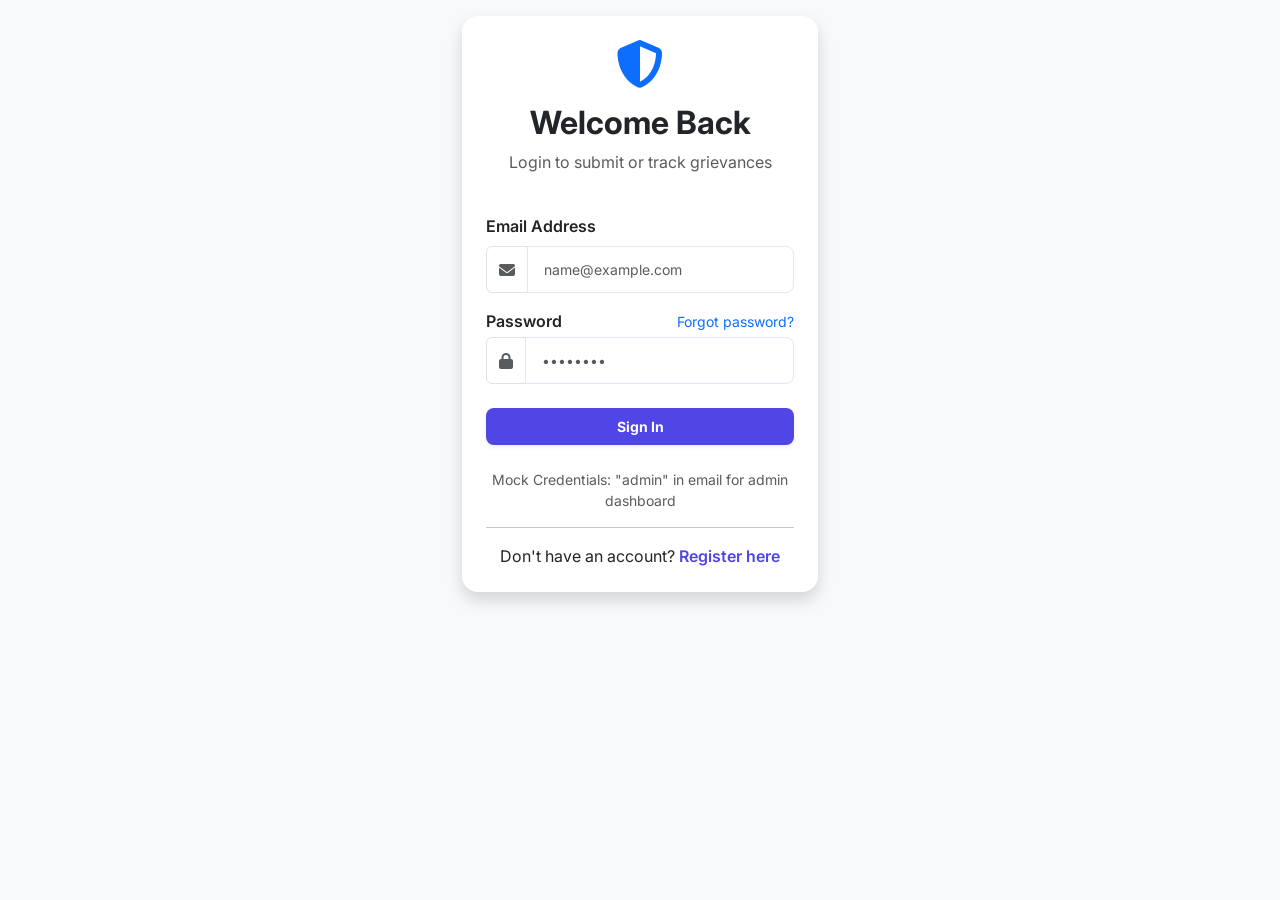
==== wwwroot/index.html @ 25386aa2 "Frontend UI + Login & Register Integration completed" ====
<!DOCTYPE html>
<html lang="en">
<head>
    <meta charset="UTF-8">
    <meta name="viewport" content="width=device-width, initial-scale=1.0">
    <title>Login - Grievance Management System</title>
    <link href="https://cdn.jsdelivr.net/npm/bootstrap@5.3.3/dist/css/bootstrap.min.css" rel="stylesheet">
    <link rel="stylesheet" href="https://cdnjs.cloudflare.com/ajax/libs/font-awesome/6.4.0/css/all.min.css">
    <link rel="stylesheet" href="style.css">
</head>
<body class="d-flex align-items-center bg-light min-vh-100">
    <div class="container">
        <div class="row justify-content-center">
            <div class="col-md-5 col-lg-4">
                <div class="card shadow border-0 rounded-4 p-4 mt-3">
                    <div class="text-center mb-4">
                        <i class="fas fa-shield-alt text-primary fa-3x mb-3"></i>
                        <h2 class="fw-bold">Welcome Back</h2>
                        <p class="text-muted">Login to submit or track grievances</p>
                    </div>
                    
                    <div id="loginAlert" class="alert alert-danger d-none" role="alert"></div>
                    
                    <form id="loginForm" class="needs-validation" novalidate>
                        <div class="mb-3 position-relative">
                            <label for="email" class="form-label fw-semibold">Email Address</label>
                            <div class="input-group">
                                <span class="input-group-text bg-white"><i class="fas fa-envelope text-muted"></i></span>
                                <input type="email" id="email" class="form-control" placeholder="name@example.com" required>
                            </div>
                            <div class="invalid-feedback error-message text-danger" style="display:none;"></div>
                        </div>
                        
                        <div class="mb-4 position-relative">
                            <div class="d-flex justify-content-between align-items-center mb-1">
                                <label for="password" class="form-label fw-semibold mb-0">Password</label>
                                <a href="#" class="text-decoration-none small text-primary">Forgot password?</a>
                            </div>
                            <div class="input-group">
                                <span class="input-group-text bg-white"><i class="fas fa-lock text-muted"></i></span>
                                <input type="password" id="password" class="form-control" placeholder="••••••••" required>
                            </div>
                            <div class="invalid-feedback error-message text-danger" style="display:none;"></div>
                        </div>
                        
                        <button type="submit" class="btn btn-primary w-100 py-2 rounded-3 fw-bold shadow-sm">Sign In</button>
                    </form>
                    
                    <div class="text-center mt-4">
                        <p class="small text-muted mb-0">Mock Credentials: "admin" in email for admin dashboard</p>
                        <hr class="my-3">
                        <p class="mb-0">Don't have an account? <a href="register.html" class="text-decoration-none fw-semibold">Register here</a></p>
                    </div>
                </div>
            </div>
        </div>
    </div>
    
    <script src="https://cdn.jsdelivr.net/npm/bootstrap@5.3.3/dist/js/bootstrap.bundle.min.js"></script>
    <script src="app.js"></script>
</body>
</html>
---- wwwroot/style.css ----
@import url('https://fonts.googleapis.com/css2?family=Inter:wght@300;400;500;600;700&display=swap');

:root {
  --primary: #4f46e5;
  --primary-hover: #4338ca;
  --secondary: #10b981;
  --danger: #ef4444;
  --warning: #f59e0b;
  --bg-color: #f8fafc;
  --surface: #ffffff;
  --text-main: #0f172a;
  --text-muted: #64748b;
  --border: #e2e8f0;
  --shadow-sm: 0 1px 2px 0 rgb(0 0 0 / 0.05);
  --shadow: 0 4px 6px -1px rgb(0 0 0 / 0.1), 0 2px 4px -2px rgb(0 0 0 / 0.1);
  --shadow-lg: 0 10px 15px -3px rgb(0 0 0 / 0.1), 0 4px 6px -4px rgb(0 0 0 / 0.1);
  --radius-md: 0.5rem;
  --radius-lg: 0.75rem;
  --transition: all 0.3s ease;
}

* {
  margin: 0;
  padding: 0;
  box-sizing: border-box;
  font-family: 'Inter', sans-serif;
}

body {
  background-color: var(--bg-color);
  color: var(--text-main);
  line-height: 1.5;
  min-height: 100vh;
  display: flex;
  flex-direction: column;
}

a {
  color: var(--primary);
  text-decoration: none;
  transition: var(--transition);
}

a:hover {
  color: var(--primary-hover);
}

.auth-container {
  min-height: 100vh;
  display: flex;
  align-items: center;
  justify-content: center;
  padding: 2rem;
  background: linear-gradient(135deg, #f8fafc 0%, #e2e8f0 100%);
}

.auth-card {
  background: var(--surface);
  padding: 2.5rem;
  border-radius: var(--radius-lg);
  box-shadow: var(--shadow-lg);
  width: 100%;
  max-width: 400px;
  animation: slideUp 0.5s ease-out forwards;
}

@keyframes slideUp {
  from { opacity: 0; transform: translateY(20px); }
  to { opacity: 1; transform: translateY(0); }
}

.auth-header {
  text-align: center;
  margin-bottom: 2rem;
}

.auth-header h1 {
  font-size: 1.875rem;
  font-weight: 700;
  color: var(--text-main);
  margin-bottom: 0.5rem;
}

.auth-header p {
  color: var(--text-muted);
  font-size: 0.875rem;
}

.form-group {
  margin-bottom: 1.25rem;
}

.form-group label {
  display: block;
  font-size: 0.875rem;
  font-weight: 500;
  margin-bottom: 0.5rem;
  color: var(--text-main);
}

.form-control {
  width: 100%;
  padding: 0.75rem 1rem;
  border: 1px solid var(--border);
  border-radius: var(--radius-md);
  font-size: 0.875rem;
  color: var(--text-main);
  background-color: var(--surface);
  transition: var(--transition);
}

.form-control:focus {
  outline: none;
  border-color: var(--primary);
  box-shadow: 0 0 0 3px rgba(79, 70, 229, 0.1);
}

.btn {
  display: inline-block;
  width: 100%;
  padding: 0.75rem 1.5rem;
  font-size: 0.875rem;
  font-weight: 600;
  text-align: center;
  border: none;
  border-radius: var(--radius-md);
  cursor: pointer;
  transition: var(--transition);
}

.btn-primary {
  background-color: var(--primary);
  color: white;
}

.btn-primary:hover {
  background-color: var(--primary-hover);
  transform: translateY(-1px);
  box-shadow: var(--shadow);
}

.btn-outline {
  background-color: transparent;
  border: 1px solid var(--border);
  color: var(--text-main);
}

.btn-outline:hover {
  background-color: var(--bg-color);
}

/* Validation */
.error-message {
  color: var(--danger);
  font-size: 0.75rem;
  margin-top: 0.25rem;
  display: none;
}

.form-control.invalid {
  border-color: var(--danger);
}

.auth-footer {
  text-align: center;
  margin-top: 1.5rem;
  font-size: 0.875rem;
  color: var(--text-muted);
}

/* Layout */
.navbar {
  background: var(--surface);
  padding: 1rem 2rem;
  box-shadow: var(--shadow-sm);
  display: flex;
  justify-content: space-between;
  align-items: center;
  position: sticky;
  top: 0;
  z-index: 100;
}

.nav-brand {
  font-size: 1.25rem;
  font-weight: 700;
  color: var(--primary);
  display: flex;
  align-items: center;
  gap: 0.5rem;
}

.nav-links {
  display: flex;
  gap: 1.5rem;
  align-items: center;
}

.nav-links a {
  color: var(--text-main);
  font-weight: 500;
  font-size: 0.875rem;
}

.nav-links a:hover,
.nav-links a.active {
  color: var(--primary);
}

.user-profile {
  display: flex;
  align-items: center;
  gap: 0.75rem;
}

.avatar {
  width: 32px;
  height: 32px;
  border-radius: 50%;
  background: var(--primary);
  color: white;
  display: flex;
  align-items: center;
  justify-content: center;
  font-weight: 600;
  font-size: 0.875rem;
}

.main-content {
  flex: 1;
  padding: 2rem;
  max-width: 1200px;
  margin: 0 auto;
  width: 100%;
}

.page-header {
  margin-bottom: 2rem;
  display: flex;
  justify-content: space-between;
  align-items: center;
}

.page-title {
  font-size: 1.5rem;
  font-weight: 700;
}

/* Cards & Dashboards */
.dashboard-grid {
  display: grid;
  grid-template-columns: repeat(auto-fit, minmax(240px, 1fr));
  gap: 1.5rem;
  margin-bottom: 2rem;
}

.stat-card {
  background: var(--surface);
  padding: 1.5rem;
  border-radius: var(--radius-md);
  box-shadow: var(--shadow-sm);
  border: 1px solid var(--border);
  display: flex;
  align-items: center;
  gap: 1rem;
  transition: var(--transition);
}

.stat-card:hover {
  transform: translateY(-2px);
  box-shadow: var(--shadow);
}

.stat-icon {
  width: 48px;
  height: 48px;
  border-radius: var(--radius-md);
  display: flex;
  align-items: center;
  justify-content: center;
  font-size: 1.5rem;
}

.stat-icon.pending { background: #fef3c7; color: var(--warning); }
.stat-icon.resolved { background: #d1fae5; color: var(--secondary); }
.stat-icon.total { background: #e0e7ff; color: var(--primary); }

.stat-details h3 {
  font-size: 1.875rem;
  font-weight: 700;
  line-height: 1;
  margin-bottom: 0.25rem;
}

.stat-details p {
  color: var(--text-muted);
  font-size: 0.875rem;
  font-weight: 500;
}

/* Tables */
.table-container {
  background: var(--surface);
  border-radius: var(--radius-md);
  box-shadow: var(--shadow-sm);
  border: 1px solid var(--border);
  overflow-x: auto;
}

.table {
  width: 100%;
  border-collapse: collapse;
}

.table th,
.table td {
  padding: 1rem 1.5rem;
  text-align: left;
  border-bottom: 1px solid var(--border);
}

.table th {
  background: #f8fafc;
  font-weight: 600;
  font-size: 0.75rem;
  text-transform: uppercase;
  letter-spacing: 0.05em;
  color: var(--text-muted);
}

.table tbody tr:hover {
  background: #f8fafc;
}

.badge {
  display: inline-flex;
  align-items: center;
  padding: 0.25rem 0.625rem;
  border-radius: 9999px;
  font-size: 0.75rem;
  font-weight: 600;
}

.badge-pending { background: #fef3c7; color: #b45309; }
.badge-in-progress { background: #e0e7ff; color: var(--primary-hover); }
.badge-resolved { background: #d1fae5; color: #047857; }
.badge-rejected { background: #fee2e2; color: #b91c1c; }

/* Forms specific */
.card {
  background: var(--surface);
  border-radius: var(--radius-md);
  box-shadow: var(--shadow-sm);
  border: 1px solid var(--border);
  padding: 2rem;
}

textarea.form-control {
  min-height: 120px;
  resize: vertical;
}

.upload-area {
  border: 2px dashed var(--border);
  border-radius: var(--radius-md);
  padding: 2rem;
  text-align: center;
  cursor: pointer;
  transition: var(--transition);
}

.upload-area:hover {
  border-color: var(--primary);
  background: rgba(79, 70, 229, 0.02);
}

.upload-area i {
  font-size: 2rem;
  color: var(--text-muted);
  margin-bottom: 0.5rem;
}

@media (max-width: 768px) {
  .nav-links {
    display: none;
    /* Add mobile menu styles later if needed */
  }
  
  .auth-card {
    padding: 1.5rem;
  }
  
  .main-content {
    padding: 1rem;
  }
}
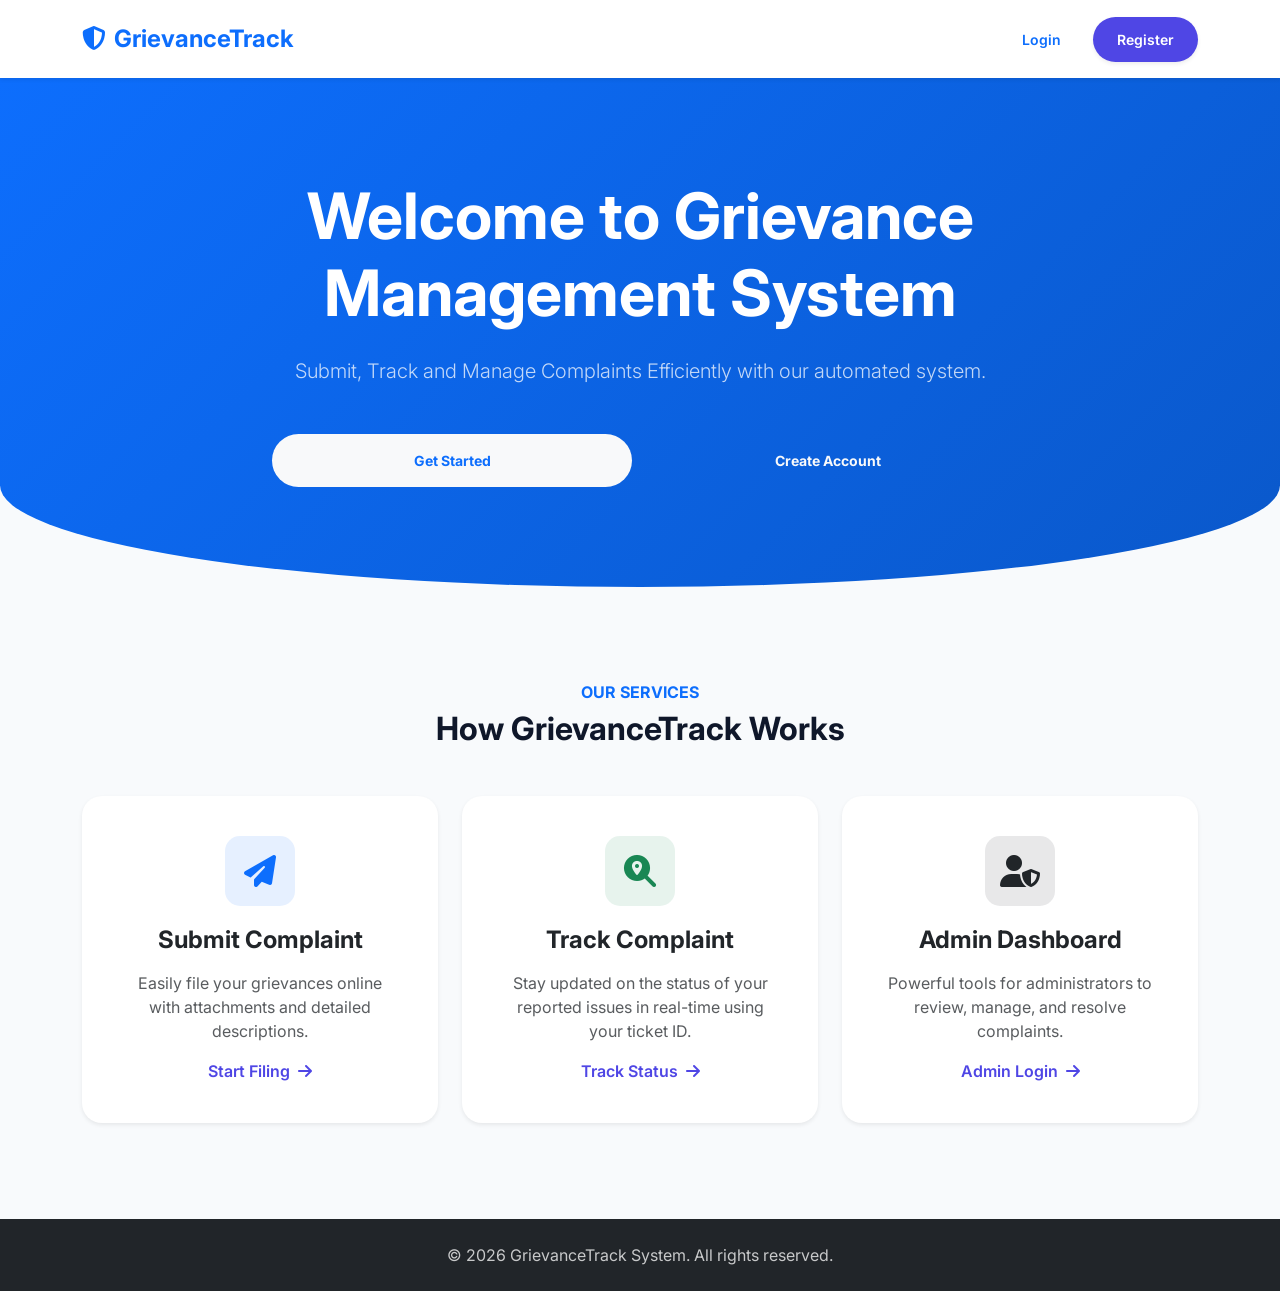
==== commit 691e8ead: "Added landing page, separated login page, improved UI navigation" ====
--- a/wwwroot/index.html
+++ b/wwwroot/index.html
@@ -3,60 +3,148 @@
 <head>
     <meta charset="UTF-8">
     <meta name="viewport" content="width=device-width, initial-scale=1.0">
-    <title>Login - Grievance Management System</title>
+    <title>GrievanceTrack - Modern Grievance Management System</title>
+    <!-- Bootstrap 5 CSS -->
     <link href="https://cdn.jsdelivr.net/npm/bootstrap@5.3.3/dist/css/bootstrap.min.css" rel="stylesheet">
+    <!-- FontAwesome Icons -->
     <link rel="stylesheet" href="https://cdnjs.cloudflare.com/ajax/libs/font-awesome/6.4.0/css/all.min.css">
+    <!-- Google Fonts -->
+    <link href="https://fonts.googleapis.com/css2?family=Inter:wght@400;600;700&display=swap" rel="stylesheet">
     <link rel="stylesheet" href="style.css">
+    <style>
+        body {
+            font-family: 'Inter', sans-serif;
+        }
+        .hero-section {
+            background: linear-gradient(135deg, #0d6efd 0%, #0a58ca 100%);
+            color: white;
+            padding: 100px 0;
+            border-bottom-left-radius: 50% 20%;
+            border-bottom-right-radius: 50% 20%;
+        }
+        .feature-card {
+            border: none;
+            border-radius: 20px;
+            transition: transform 0.3s ease, box-shadow 0.3s ease;
+            height: 100%;
+        }
+        .feature-card:hover {
+            transform: translateY(-10px);
+            box-shadow: 0 1rem 3rem rgba(0,0,0,0.1) !important;
+        }
+        .icon-box {
+            width: 70px;
+            height: 70px;
+            border-radius: 15px;
+            display: flex;
+            align-items: center;
+            justify-content: center;
+            margin-bottom: 20px;
+        }
+        .navbar-brand {
+            font-size: 1.5rem;
+        }
+    </style>
 </head>
-<body class="d-flex align-items-center bg-light min-vh-100">
-    <div class="container">
-        <div class="row justify-content-center">
-            <div class="col-md-5 col-lg-4">
-                <div class="card shadow border-0 rounded-4 p-4 mt-3">
-                    <div class="text-center mb-4">
-                        <i class="fas fa-shield-alt text-primary fa-3x mb-3"></i>
-                        <h2 class="fw-bold">Welcome Back</h2>
-                        <p class="text-muted">Login to submit or track grievances</p>
-                    </div>
-                    
-                    <div id="loginAlert" class="alert alert-danger d-none" role="alert"></div>
-                    
-                    <form id="loginForm" class="needs-validation" novalidate>
-                        <div class="mb-3 position-relative">
-                            <label for="email" class="form-label fw-semibold">Email Address</label>
-                            <div class="input-group">
-                                <span class="input-group-text bg-white"><i class="fas fa-envelope text-muted"></i></span>
-                                <input type="email" id="email" class="form-control" placeholder="name@example.com" required>
-                            </div>
-                            <div class="invalid-feedback error-message text-danger" style="display:none;"></div>
-                        </div>
-                        
-                        <div class="mb-4 position-relative">
-                            <div class="d-flex justify-content-between align-items-center mb-1">
-                                <label for="password" class="form-label fw-semibold mb-0">Password</label>
-                                <a href="#" class="text-decoration-none small text-primary">Forgot password?</a>
-                            </div>
-                            <div class="input-group">
-                                <span class="input-group-text bg-white"><i class="fas fa-lock text-muted"></i></span>
-                                <input type="password" id="password" class="form-control" placeholder="••••••••" required>
-                            </div>
-                            <div class="invalid-feedback error-message text-danger" style="display:none;"></div>
-                        </div>
-                        
-                        <button type="submit" class="btn btn-primary w-100 py-2 rounded-3 fw-bold shadow-sm">Sign In</button>
-                    </form>
-                    
-                    <div class="text-center mt-4">
-                        <p class="small text-muted mb-0">Mock Credentials: "admin" in email for admin dashboard</p>
-                        <hr class="my-3">
-                        <p class="mb-0">Don't have an account? <a href="register.html" class="text-decoration-none fw-semibold">Register here</a></p>
+<body>
+
+    <!-- Navbar -->
+    <nav class="navbar navbar-expand-lg navbar-light bg-white sticky-top shadow-sm">
+        <div class="container">
+            <a class="navbar-brand fw-bold text-primary" href="index.html">
+                <i class="fas fa-shield-alt me-2"></i>GrievanceTrack
+            </a>
+            <button class="navbar-toggler" type="button" data-bs-toggle="collapse" data-bs-target="#navbarNav">
+                <span class="navbar-toggler-icon"></span>
+            </button>
+            <div class="collapse navbar-collapse" id="navbarNav">
+                <ul class="navbar-nav ms-auto gap-2">
+                    <li class="nav-item">
+                        <a class="btn btn-outline-primary fw-semibold px-4 rounded-pill" href="login.html">Login</a>
+                    </li>
+                    <li class="nav-item">
+                        <a class="btn btn-primary fw-semibold px-4 rounded-pill shadow-sm" href="register.html">Register</a>
+                    </li>
+                </ul>
+            </div>
+        </div>
+    </nav>
+
+    <!-- Hero Section -->
+    <header class="hero-section text-center">
+        <div class="container">
+            <div class="row justify-content-center">
+                <div class="col-lg-8">
+                    <h1 class="display-3 fw-bold mb-4">Welcome to Grievance Management System</h1>
+                    <p class="lead mb-5 opacity-75">Submit, Track and Manage Complaints Efficiently with our automated system.</p>
+                    <div class="d-flex justify-content-center gap-3">
+                        <a href="login.html" class="btn btn-light btn-lg px-4 py-3 fw-bold rounded-pill text-primary">Get Started</a>
+                        <a href="register.html" class="btn btn-outline-light btn-lg px-4 py-3 fw-bold rounded-pill">Create Account</a>
                     </div>
                 </div>
             </div>
         </div>
-    </div>
-    
+    </header>
+
+    <!-- Features Section -->
+    <section class="py-5 my-5">
+        <div class="container">
+            <div class="text-center mb-5">
+                <h6 class="text-primary text-uppercase fw-bold ls-2">Our Services</h6>
+                <h2 class="fw-bold">How GrievanceTrack Works</h2>
+            </div>
+            <div class="row g-4">
+                <!-- Submit Complaint -->
+                <div class="col-md-4">
+                    <div class="card feature-card shadow-sm p-4 text-center">
+                        <div class="card-body">
+                            <div class="icon-box bg-primary bg-opacity-10 text-primary mx-auto">
+                                <i class="fas fa-paper-plane fa-2x"></i>
+                            </div>
+                            <h4 class="fw-bold mb-3">Submit Complaint</h4>
+                            <p class="text-muted">Easily file your grievances online with attachments and detailed descriptions.</p>
+                            <a href="login.html" class="text-decoration-none fw-semibold">Start Filing <i class="fas fa-arrow-right ms-1"></i></a>
+                        </div>
+                    </div>
+                </div>
+                <!-- Track Complaint -->
+                <div class="col-md-4">
+                    <div class="card feature-card shadow-sm p-4 text-center">
+                        <div class="card-body">
+                            <div class="icon-box bg-success bg-opacity-10 text-success mx-auto">
+                                <i class="fas fa-search-location fa-2x"></i>
+                            </div>
+                            <h4 class="fw-bold mb-3">Track Complaint</h4>
+                            <p class="text-muted">Stay updated on the status of your reported issues in real-time using your ticket ID.</p>
+                            <a href="search.html" class="text-decoration-none fw-semibold">Track Status <i class="fas fa-arrow-right ms-1"></i></a>
+                        </div>
+                    </div>
+                </div>
+                <!-- Admin Dashboard -->
+                <div class="col-md-4">
+                    <div class="card feature-card shadow-sm p-4 text-center">
+                        <div class="card-body">
+                            <div class="icon-box bg-dark bg-opacity-10 text-dark mx-auto">
+                                <i class="fas fa-user-shield fa-2x"></i>
+                            </div>
+                            <h4 class="fw-bold mb-3">Admin Dashboard</h4>
+                            <p class="text-muted">Powerful tools for administrators to review, manage, and resolve complaints.</p>
+                            <a href="login.html" class="text-decoration-none fw-semibold">Admin Login <i class="fas fa-arrow-right ms-1"></i></a>
+                        </div>
+                    </div>
+                </div>
+            </div>
+        </div>
+    </section>
+
+    <!-- Footer -->
+    <footer class="bg-dark text-white py-4 mt-auto">
+        <div class="container text-center">
+            <p class="mb-0 opacity-75">&copy; 2026 GrievanceTrack System. All rights reserved.</p>
+        </div>
+    </footer>
+
+    <!-- Bootstrap 5 JS Bundle -->
     <script src="https://cdn.jsdelivr.net/npm/bootstrap@5.3.3/dist/js/bootstrap.bundle.min.js"></script>
-    <script src="app.js"></script>
 </body>
 </html>
